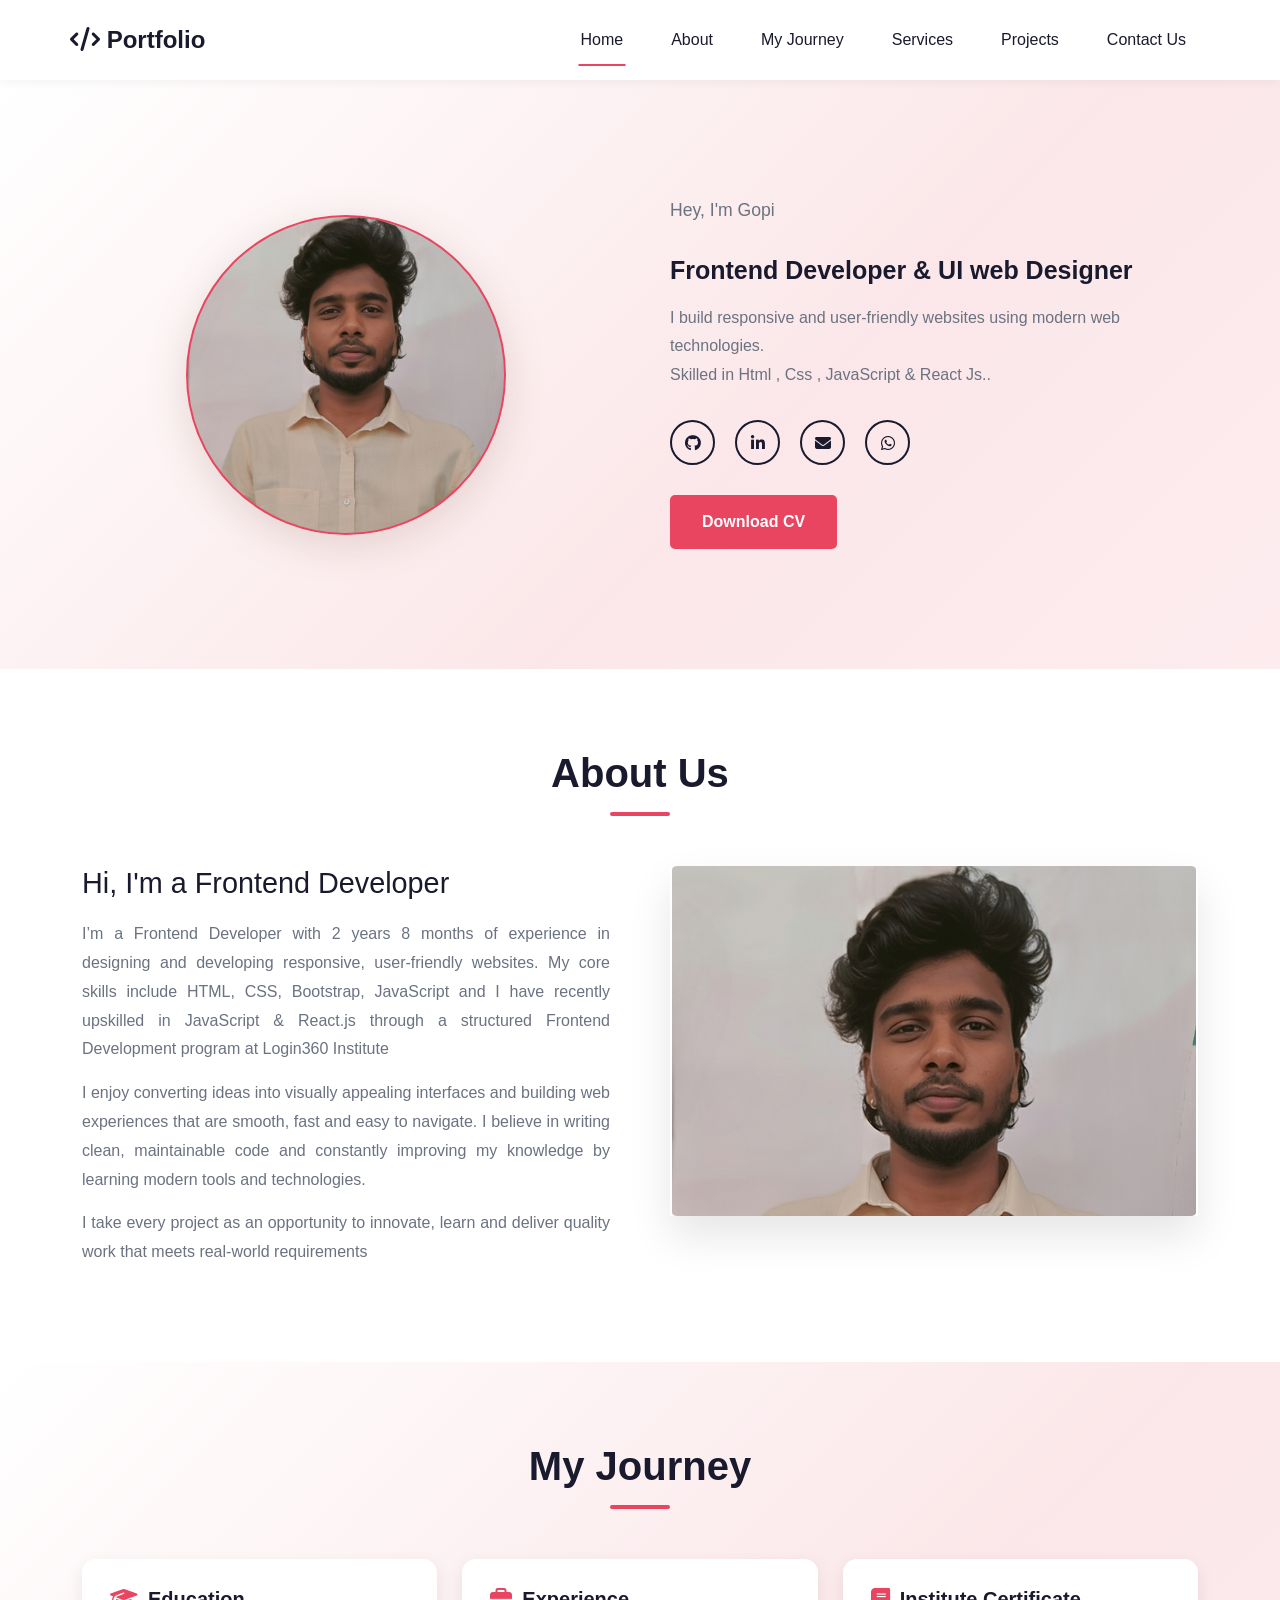
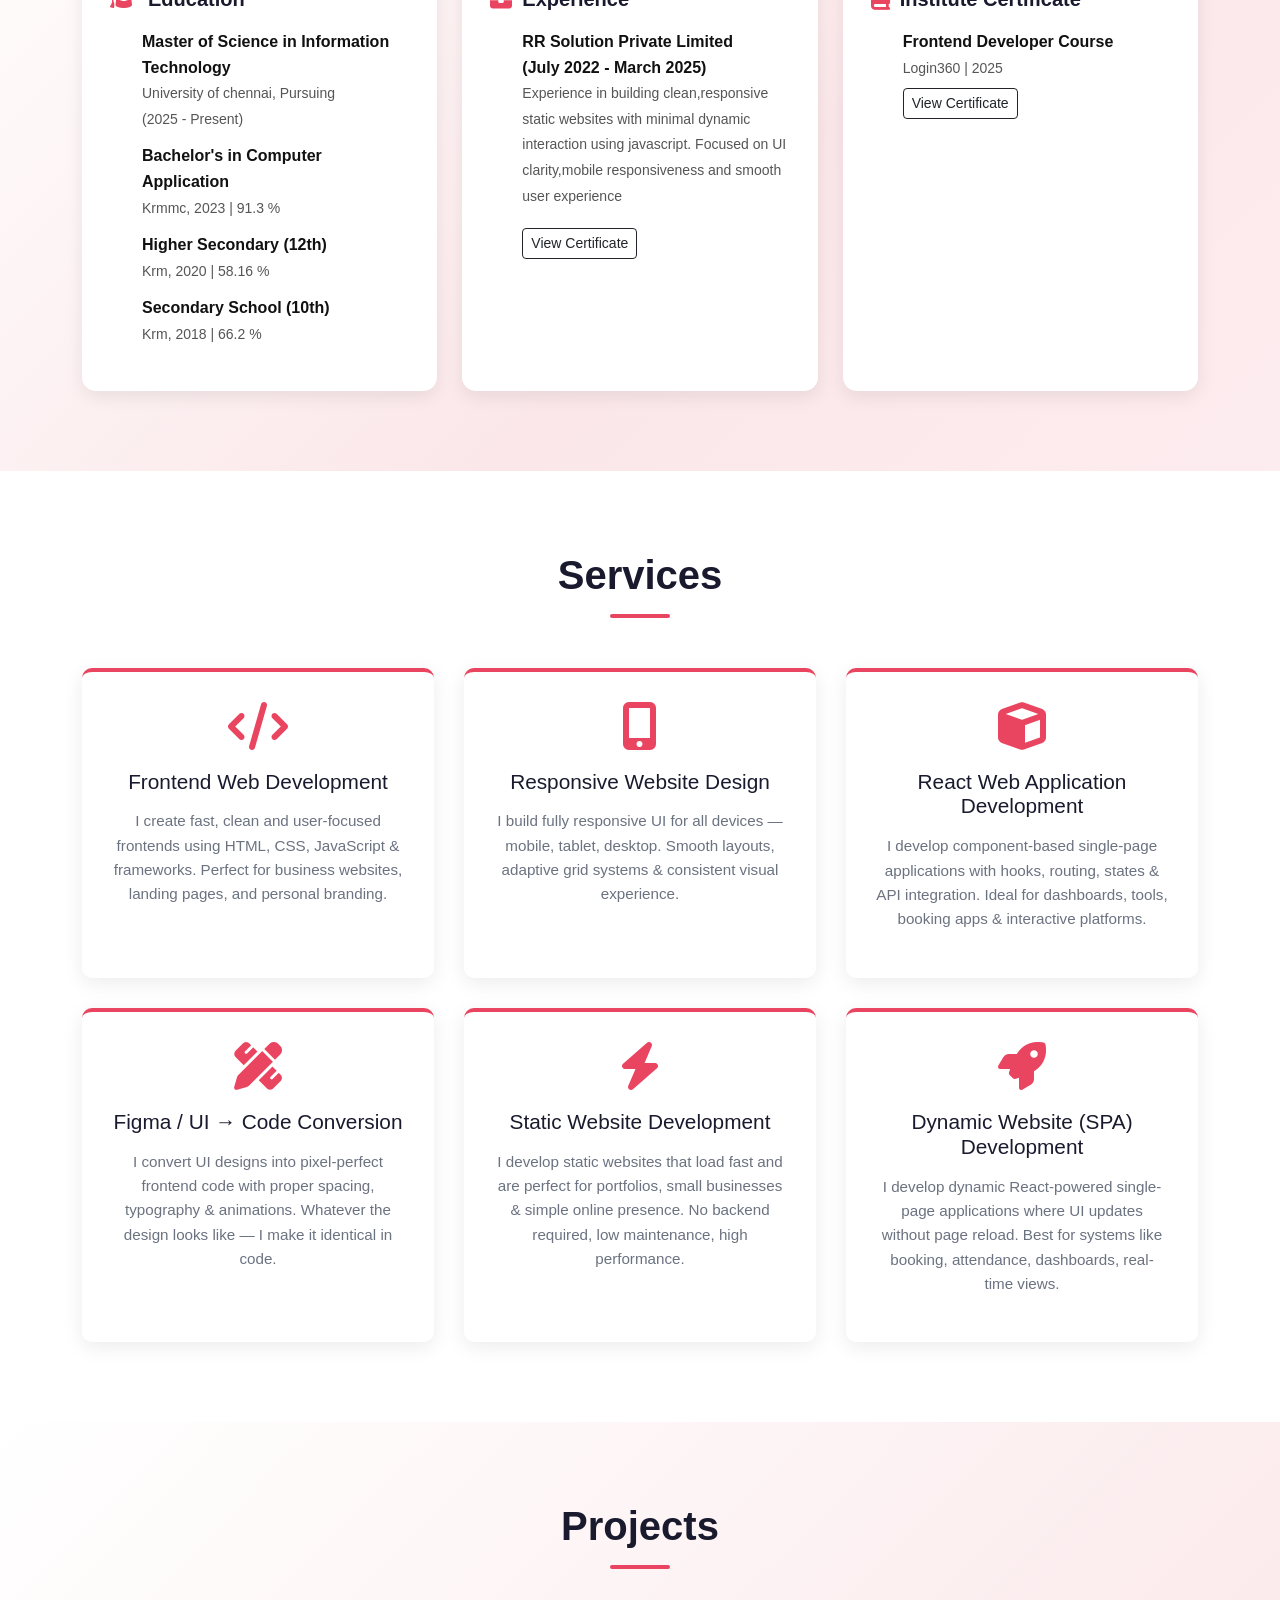
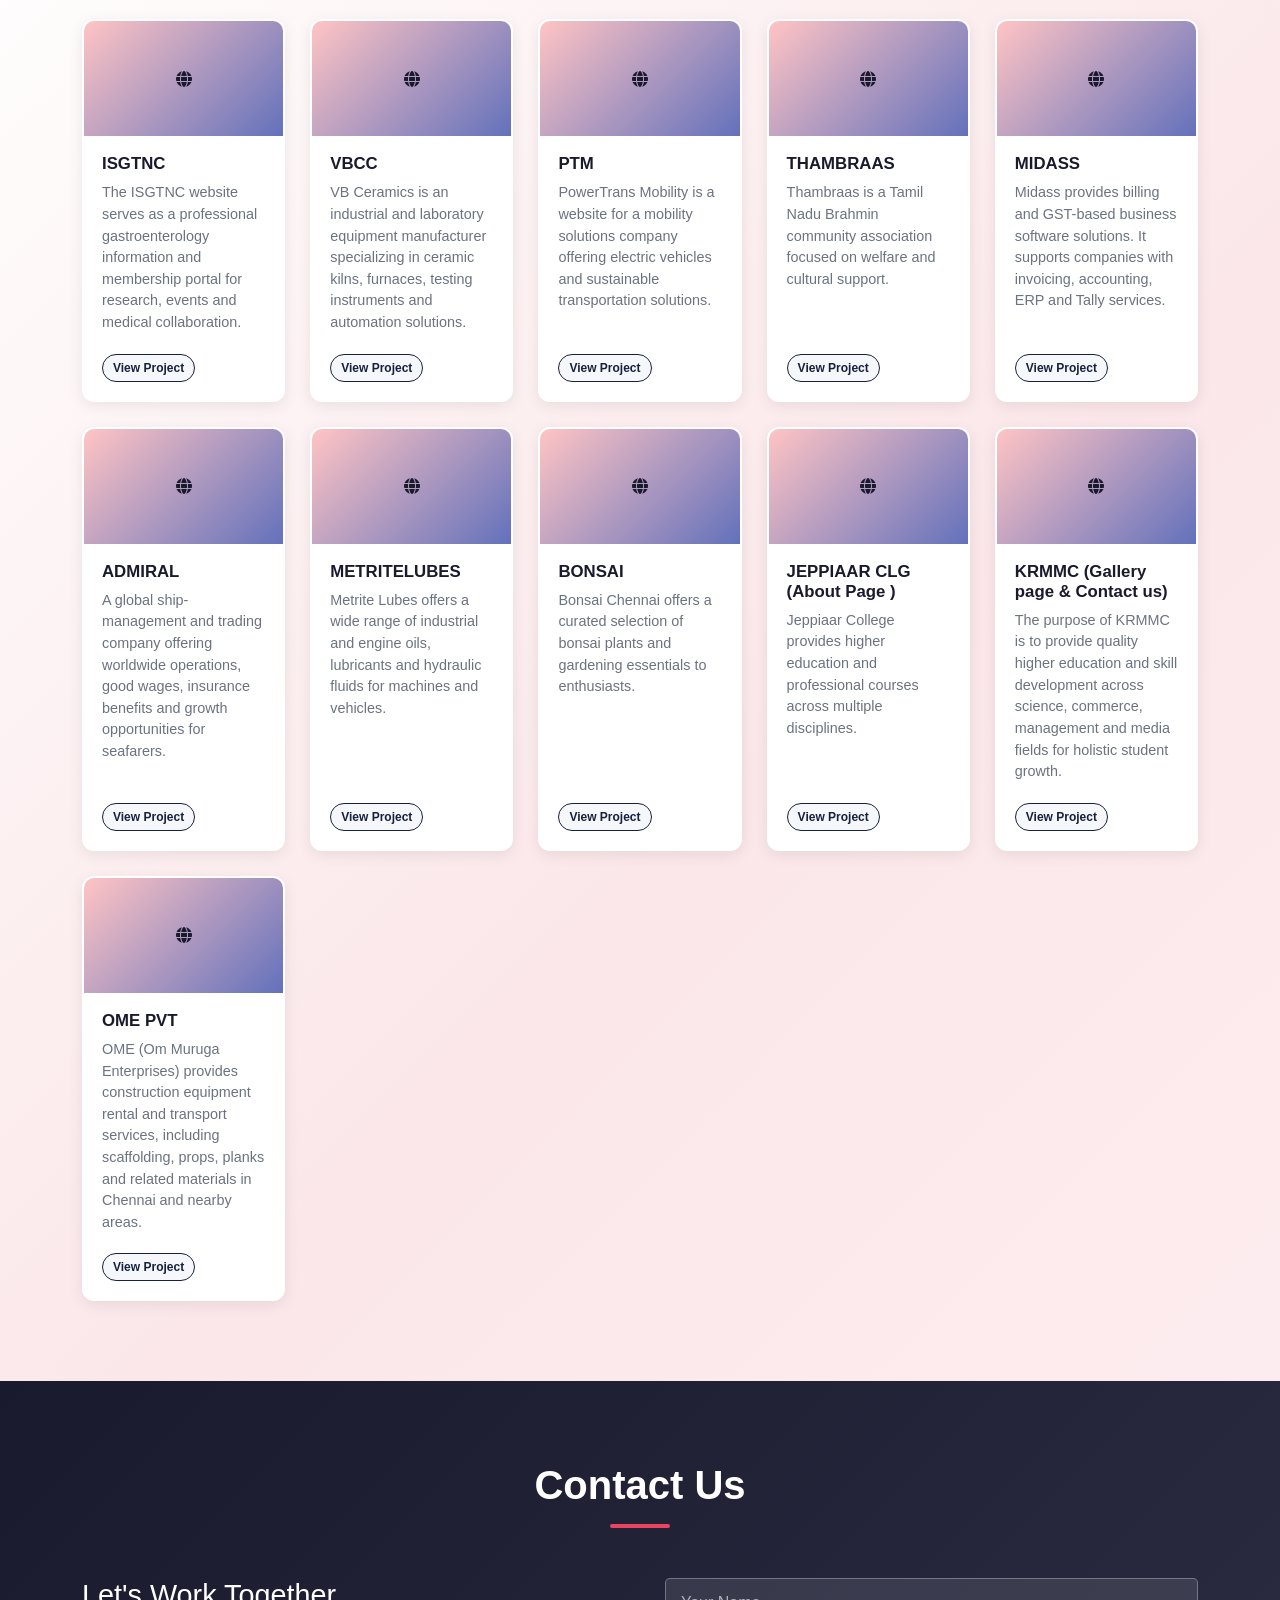
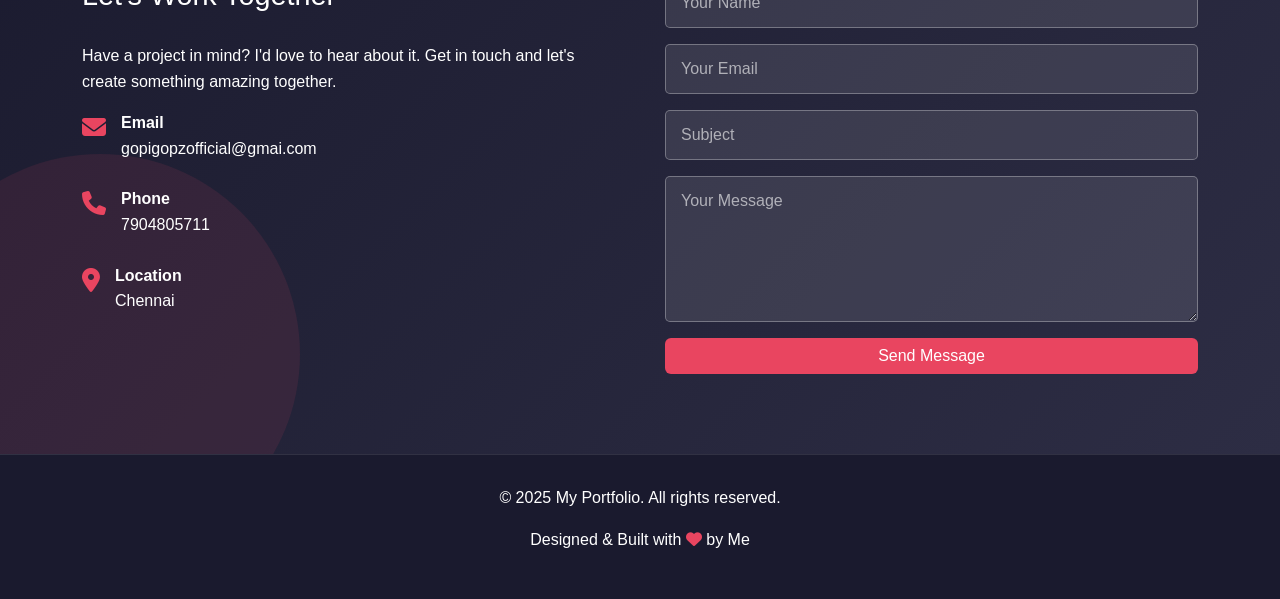
==== index.html @ 0fa03732 "Renamed portfolio.html to index.html" ====
<!DOCTYPE html>
<html lang="en">
<head>
 <meta charset="UTF-8">
 <meta name="viewport" content="width=device-width, initial-scale=1.0">
 <title>Portfolio</title>
 <link href="https://cdn.jsdelivr.net/npm/bootstrap@5.3.0/dist/css/bootstrap.min.css" rel="stylesheet">
 <link rel="stylesheet" href="https://cdnjs.cloudflare.com/ajax/libs/font-awesome/6.4.0/css/all.min.css">
 <link rel="stylesheet" href="style.css">
</head>
<body>



 <!-- HEADER/NAVIGATION -->
 <header>
 <nav class="navbar navbar-expand-lg navbar-light container">
 <a class="navbar-brand" href="#home">
 <i class="fas fa-code"></i> Portfolio
 </a>
 <button class="navbar-toggler" type="button" data-bs-toggle="collapse" data-bs-target="#navbarNav" aria-controls="navbarNav" aria-expanded="false" aria-label="Toggle navigation">
 <span class="navbar-toggler-icon"></span>
 </button>
 <div class="collapse navbar-collapse" id="navbarNav">
 <ul class="navbar-nav ms-auto">
 <li class="nav-item">
 <a class="nav-link active" href="#home">Home</a>
 </li>
 <li class="nav-item">
 <a class="nav-link" href="#about">About</a>
 </li>
 <li class="nav-item">
 <a class="nav-link" href="#timeline">My Journey</a>
 </li>
 <li class="nav-item">
 <a class="nav-link" href="#services">Services</a>
 </li>
 <li class="nav-item">
 <a class="nav-link" href="#projects">Projects</a>
 </li>
 <li class="nav-item">
 <a class="nav-link " href="#contact">Contact Us</a>
 </li>
 </ul>
 </div>
 </nav>
 </header>

 <!-- HERO SECTION -->
 <section id="home" class="hero">
 <div class="container">
 <div class="hero-container">
 <!-- Profile image with circular design -->
 <div class="hero-image">
 <div class="image-wrapper">
 <img src="img/33315.jpg" />
 </div>
 </div>

 <!-- Hero content with typing animation -->
 <div class="hero-content">
 <h1 >Hey, I'm Gopi</h1>
 <h2><span class="typing-text">Frontend Developer & UI web Designer</span></h2>
 <p style="margin-top: -25px;">
 I build responsive and user-friendly websites using modern web technologies.
 <br>
 Skilled in Html , Css , JavaScript & React Js..
 </p>
 
 <div class="social-icons">
 <a href="https://github.com/GKSGOPI" title="GitHub" target="_blank"><i class="fab fa-github"></i></a>
 <a href="https://www.linkedin.com/in/gopi-s-b72218247/" title="LinkedIn" target="_blank"><i class="fab fa-linkedin-in"></i></a>
 <a href="mailto:gopigopzofficial@gmail.com" title="email" target="_blank"><i class="fa-solid fa-envelope"></i></a>
 <a href="https://wa.me/7904805711" target="_blank" title="WhatsApp">
 <i class="fa-brands fa-whatsapp"></i>
</a>

 </div>

 <a href="img/resume.pdf" target="_blank" download="resume.pdf" class="btn-cv" >Download CV</a>
 </div>
 </div>
 </div>
 </section>

 <!-- ABOUT SECTION -->
 <section id="about">
 <div class="container">
 <h2 class="section-title scroll-animate">About Us</h2>
 <div class="about-wrapper scroll-animate">
 <div class="about-text">
 <h3>Hi, I'm a Frontend Developer</h3>
 <p>
 I’m a Frontend Developer with 2 years 8 months of experience in designing and developing responsive, user-friendly websites. My core skills include HTML, CSS, Bootstrap, JavaScript and I have recently upskilled in JavaScript & React.js through a structured Frontend Development program at Login360 Institute
 </p>
 <p>
 I enjoy converting ideas into visually appealing interfaces and building web experiences that are smooth, fast and easy to navigate. I believe in writing clean, maintainable code and constantly improving my knowledge by learning modern tools and technologies.
 </p>


 <p>
 I take every project as an opportunity to innovate, learn and deliver quality work that meets real-world requirements
 </p>

 
 
 </div>
 <div class="about-image">
 <img src="img/33315_cropped.jpg" style="border-radius: 1%;">
 </div>
 </div>
 </div>
 </section>



 <section id="timeline">
 <div class="container">
 <h2 class="section-title">My Journey</h2>

 <div class="timeline-grid">

 <!-- Education -->
 <div class="timeline-card">
 <h3><i class="fas fa-graduation-cap"></i>Education</h3>
 <ul>
 <li><strong>Master of Science in Information Technology</strong> <br><small>University of chennai, Pursuing <br>(2025 - Present)</small></li>
 <li><strong>Bachelor's in Computer Application</strong> <br><small>Krmmc, 2023 | 91.3 %</small></li>
 <li><strong>Higher Secondary (12th)</strong> <br><small>Krm, 2020 | 58.16 % </small></li>
 <li><strong>Secondary School (10th) </strong> <br><small>Krm, 2018 | 66.2 %</small></li>
 </ul>
 </div>

 <!-- Experience -->
 <div class="timeline-card" >
 <h3><i class="fas fa-briefcase"></i>Experience</h3>
 <ul>
 <li><strong>RR Solution Private Limited <br>(July 2022 - March 2025)</strong><br>
 <small >Experience in building clean,responsive static websites with minimal dynamic interaction using javascript.
 Focused on UI clarity,mobile responsiveness and smooth user experience</small>
 </li> 
 <a href="img/exp_rel_merged.pdf" target="_blank"> <button class="btn btn-outline-dark btn-sm mt-2">View Certificate</button></a>

 </ul>
 
 </div>

 <!-- Certificates
 <div class="timeline-card">
 <h3><i class="fas fa-award"></i>Experience Certificates</h3>
 <ul>
 <li><strong>Frontend Developer</strong><br>
 <small>RR Solution PVT (2020-2023)</small><br>
 <button class="btn btn-outline-dark btn-sm mt-2">View Certificate</button>
 </li>
 </ul>
 </div>-->

 <!-- Institute Certificates -->
 <div class="timeline-card">
 <h3><i class="fas fa-book"></i>Institute Certificate</h3>
 <ul>
 <li><strong>Frontend Developer Course</strong><br>
 <small>Login360 | 2025</small><br>
 <a href="#" target="_blank"> <button class="btn btn-outline-dark btn-sm mt-2">View Certificate</button></a>
 </li>
 </ul>
 </div>

 </div>
 </div>
</section>


 <!-- SERVICES SECTION -->
 <section id="services">
 <div class="container">
 <h2 class="section-title scroll-animate">Services</h2>
 <!-- Updated to 6 service cards with detailed descriptions -->
 <div class="services-grid">
 <div class="service-card scroll-animate">
 <i class="fas fa-code"></i>
 <h3>Frontend Web Development</h3>
 <p>I create fast, clean and user-focused frontends using HTML, CSS, JavaScript & frameworks. Perfect for business websites, landing pages, and personal branding.</p>
 </div>
 <div class="service-card scroll-animate" style="animation-delay: 0.1s;">
 <i class="fas fa-mobile-alt"></i>
 <h3>Responsive Website Design</h3>
 <p>I build fully responsive UI for all devices — mobile, tablet, desktop. Smooth layouts, adaptive grid systems & consistent visual experience.</p>
 </div>
 <div class="service-card scroll-animate" style="animation-delay: 0.2s;">
 <i class="fas fa-cube"></i>
 <h3>React Web Application Development</h3>
 <p>I develop component-based single-page applications with hooks, routing, states & API integration. Ideal for dashboards, tools, booking apps & interactive platforms.</p>
 </div>
 <div class="service-card scroll-animate" style="animation-delay: 0.3s;">
 <i class="fas fa-pencil-ruler"></i>
 <h3>Figma / UI → Code Conversion</h3>
 <p>I convert UI designs into pixel-perfect frontend code with proper spacing, typography & animations. Whatever the design looks like — I make it identical in code.</p>
 </div>
 <div class="service-card scroll-animate" style="animation-delay: 0.4s;">
 <i class="fas fa-bolt"></i>
 <h3>Static Website Development</h3>
 <p>I develop static websites that load fast and are perfect for portfolios, small businesses & simple online presence. No backend required, low maintenance, high performance.</p>
 </div>
 <div class="service-card scroll-animate" style="animation-delay: 0.5s;">
 <i class="fas fa-rocket"></i>
 <h3>Dynamic Website (SPA) Development</h3>
 <p>I develop dynamic React-powered single-page applications where UI updates without page reload. Best for systems like booking, attendance, dashboards, real-time views.</p>
 </div>
 </div>
 </div>
 </section>

 <!-- PROJECTS SECTION -->
 <section id="projects">
 <div class="container">
 <h2 class="section-title scroll-animate">Projects</h2>
 <!-- Smaller cards in 4-column grid layout -->
 <div class="projects-grid">
 <div class="project-card scroll-animate">
 <div class="project-image">
 <i class="fas fa-globe"></i>
 </div>
 <div class="project-info">
 <h3>ISGTNC</h3>
 <p >The ISGTNC website serves as a professional gastroenterology information and membership portal for research, events and medical collaboration.</p>
 <div class="project-tags">
 <a href="http://isgtnc.org/" target="_blank"> <button class="btn btn-outline-dark btn-sm mt-2 tag">View Project</button></a>
 </div>
 </div>
 </div>

 <div class="project-card scroll-animate" style="animation-delay: 0.05s;">
 <div class="project-image">
 <i class="fas fa-globe"></i>
 </div>
 <div class="project-info">
 <h3>VBCC</h3>
 <p>VB Ceramics is an industrial and laboratory equipment manufacturer specializing in ceramic kilns, furnaces, testing instruments and automation solutions.</p>
 <div class="project-tags" >
<a href="http://vbceramics.com/" target="_blank"> <button class="btn btn-outline-dark btn-sm mt-2 tag">View Project</button></a>
 </div>
 </div>
 </div>

 <div class="project-card scroll-animate" style="animation-delay: 0.1s;">
 <div class="project-image">
 <i class="fas fa-globe"></i>
 </div>
 <div class="project-info">
 <h3>PTM</h3>
 <p>PowerTrans Mobility is a website for a mobility solutions company offering electric vehicles and sustainable transportation solutions.</p>
 <div class="project-tags">
<a href="http://powertransmobility.com/" target="_blank"> <button class="btn btn-outline-dark btn-sm mt-2 tag">View Project</button></a>
 </div>
 </div>
 </div>

 <div class="project-card scroll-animate" style="animation-delay: 0.15s;">
 <div class="project-image">
<i class="fas fa-globe"></i>
 </div>
 <div class="project-info">
 <h3>THAMBRAAS</h3>
 <p>Thambraas is a Tamil Nadu Brahmin community association focused on welfare and cultural support.</p>
 <div class="project-tags">
<a href="http://thambraas.org/" target="_blank"> <button class="btn btn-outline-dark btn-sm mt-2 tag">View Project</button></a>
 </div>
 </div>
 </div>

 <div class="project-card scroll-animate" style="animation-delay: 0.2s;">
 <div class="project-image">
 <i class="fas fa-globe"></i>
 </div>
 <div class="project-info">
 <h3>MIDASS</h3>
 <p>Midass provides billing and GST-based business software solutions.
It supports companies with invoicing, accounting, ERP and Tally services.
 </p>
 <div class="project-tags" >
<a href="https://midass.co.in/" target="_blank"> <button class="btn btn-outline-dark btn-sm mt-2 tag">View Project</button></a>
 </div>
 </div>
 </div>

 <div class="project-card scroll-animate" style="animation-delay: 0.25s;">
 <div class="project-image">
 <i class="fas fa-globe"></i>
 </div>
 <div class="project-info">
 <h3>ADMIRAL</h3>
 <p>A global ship-management and trading company offering worldwide operations, good wages, insurance benefits and growth opportunities for seafarers.</p>
 <div class="project-tags" >
<a href="https://bonsaichennai.com/admiral/" target="_blank"> <button class="btn btn-outline-dark btn-sm mt-2 tag">View Project</button></a>
 </div>
 </div>
 </div>

 <div class="project-card scroll-animate" style="animation-delay: 0.3s;">
 <div class="project-image">
 <i class="fas fa-globe"></i>
 </div>
 <div class="project-info">
 <h3>METRITELUBES</h3>
 <p>Metrite Lubes offers a wide range of industrial and engine oils, lubricants and hydraulic fluids for machines and vehicles.</p>
 <div class="project-tags ">
    <a href="http://metritelubes.com/" target="_blank"> <button class="btn btn-outline-dark btn-sm mt-2 tag ">View Project</button></a>
 </div>
 </div>
 </div>

 <div class="project-card scroll-animate" style="animation-delay: 0.35s;">
 <div class="project-image">
 <i class="fas fa-globe"></i>
 </div>
 <div class="project-info">
 <h3>BONSAI</h3>
 <p>Bonsai Chennai offers a curated selection of bonsai plants and gardening essentials to enthusiasts.</p>
 <div class="project-tags">
  <a href="https://bonsaichennai.com/" target="_blank"> <button class="btn btn-outline-dark btn-sm mt-2 tag">View Project</button></a>
 </div>
 </div>
 </div>



 <div class="project-card scroll-animate" style="animation-delay: 0.3s;">
 <div class="project-image">
 <i class="fas fa-globe"></i>
 </div>
 <div class="project-info">
 <h3>JEPPIAAR CLG (About Page )</h3>
 <p>Jeppiaar College provides higher education and professional courses across multiple disciplines.</p>
 <div class="project-tags">
    <a href="https://jeppiaarcollege.org/jeppiaar/about-us/" target="_blank"> <button class="btn btn-outline-dark btn-sm mt-2 tag">View Project</button></a>
 </div>
 </div>
 </div>



 <div class="project-card scroll-animate" style="animation-delay: 0.3s;">
 <div class="project-image">
 <i class="fas fa-globe"></i>
 </div>
 <div class="project-info">
 <h3>KRMMC (Gallery page & Contact us) </h3>
 <p>The purpose of KRMMC is to provide quality higher education and skill development across science, commerce, management and media fields for holistic student growth.</p>
 <div class="project-tags">
    <a href="https://krmmc.edu.in/" target="_blank"> <button class="btn btn-outline-dark btn-sm mt-2 tag">View Project</button></a>
 </div>
 </div>
 </div>


 <div class="project-card scroll-animate" style="animation-delay: 0.3s;">
 <div class="project-image">
 <i class="fas fa-globe"></i>
 </div>
 <div class="project-info" >
 <h3>OME PVT</h3>
 <p>OME (Om Muruga Enterprises) provides construction equipment rental and transport services, including scaffolding, props, planks and related materials in Chennai and nearby areas. </p>
 <div class="project-tags">
    <a href="https://www.ome.co.in/" target="_blank"> <button class="btn btn-outline-dark btn-sm mt-2 tag">View Project</button></a>
 </div>
 </div>
 </div>

 </div>
 </div>
 </section>

 <!-- CONTACT SECTION -->
 <section id="contact">
 <div class="container">
 <h2 class="section-title scroll-animate" style="color: white;">Contact Us</h2>
 <div class="contact-content">
 <div class="contact-info scroll-animate">
 <h3>Let's Work Together</h3>
 <p>Have a project in mind? I'd love to hear about it. Get in touch and let's create something amazing together.</p>

 <div class="contact-item">
 <i class="fas fa-envelope"></i>
 <div>
 <p><strong>Email</strong></p>
 <p>gopigopzofficial@gmai.com</p>
 </div>
 </div>

 <div class="contact-item">
 <i class="fas fa-phone"></i>
 <div>
 <p><strong>Phone</strong></p>
 <p>7904805711</p>
 </div>
 </div>

 <div class="contact-item">
 <i class="fas fa-map-marker-alt"></i>
 <div>
 <p><strong>Location</strong></p>
 <p>Chennai</p>
 </div>
 </div>

 
 </div>

 <form action="https://api.web3forms.com/submit" method="POST" class="scroll-animate" id="contactForm" style="animation-delay: 0.1s;">

 <input type="hidden" name="_subject" value="New Portfolio Contact Message!">
 <input type="hidden" name="_captcha" value="false">
 <input type="hidden" name="_template" value="table">

 <input type="hidden" name="access_key" value="a2cf7afd-b2c8-45c1-ac2b-8d085aedeece">


 <div class="mb-3">
 
 <input type="text" name="name" class="form-control" placeholder="Your Name" required>
 </div>

 <div class="mb-3">
 <input type="email" name="email" class="form-control" placeholder="Your Email" required>
 </div>

 <div class="mb-3">
 <input type="text" name="subject" class="form-control" placeholder="Subject" required>
 </div>

 <div class="mb-3">
 <textarea name="message" rows="5" class="form-control" placeholder="Your Message" required></textarea>
 </div>

 <button type="submit" class="btn btn-primary w-100"
 style="background: var(--accent-bright); border: none;">
 Send Message
 </button>

</form>


 </div>
 </div>
 </section>

 <!-- FOOTER -->
 <footer>
 <div class="container">
 <p>&copy; 2025 My Portfolio. All rights reserved.</p>
 <p>Designed & Built with <i class="fas fa-heart" style="color: var(--accent-bright);"></i> by Me</p>
 </div>
 </footer>

 <!-- Scripts -->
 <script src="https://cdn.jsdelivr.net/npm/bootstrap@5.3.0/dist/js/bootstrap.bundle.min.js"></script>
 <script>
 // Smooth scrolling for navigation links
 document.querySelectorAll('a[href^="#"]').forEach(anchor => {
 anchor.addEventListener('click', function (e) {
 e.preventDefault();
 const target = document.querySelector(this.getAttribute('href'));
 if (target) {
 target.scrollIntoView({
 behavior: 'smooth',
 block: 'start'
 });
 }
 });
 });

 // Active navigation link highlight
 window.addEventListener('scroll', () => {
 let current = '';
 const sections = document.querySelectorAll('section');
 
 sections.forEach(section => {
 const sectionTop = section.offsetTop;
 const sectionHeight = section.clientHeight;
 if (scrollY >= sectionTop - 200) {
 current = section.getAttribute('id');
 }
 });

 document.querySelectorAll('.nav-link').forEach(link => {
 link.classList.remove('active');
 if (link.getAttribute('href').slice(1) === current) {
 link.classList.add('active');
 }
 });
 });

 // Scroll animation - trigger when elements come into view
 const observerOptions = {
 threshold: 0.1,
 rootMargin: '0px 0px -100px 0px'
 };

 const observer = new IntersectionObserver(function(entries) {
 entries.forEach(entry => {
 if (entry.isIntersecting) {
 entry.target.classList.add('visible');
 }
 });
 }, observerOptions);

 document.querySelectorAll('.scroll-animate').forEach(element => {
 observer.observe(element);
 });

 // Form submission
 document.querySelector('form').addEventListener('submit', function(e) {
 e.preventDefault();
 alert('Thank you for your message! I will get back to you soon.');
 this.reset();
 });

 // Mobile menu close on link click
 document.querySelectorAll('.nav-link').forEach(link => {
 link.addEventListener('click', () => {
 const navbar = document.querySelector('.navbar-collapse');
 if (navbar.classList.contains('show')) {
 document.querySelector('.navbar-toggler').click();
 }
 });
 });
 </script>
</body>
</html>
---- style.css ----
* {
 margin: 0;
 padding: 0;
 box-sizing: border-box;
 }

 :root {
 /* Updated to modern professional gradient color scheme */
 --primary: #1a1a2e;
 --secondary: #ffffff;
 --accent: #16213e;
 --accent-bright: #e94560;
 --light: #f5f7fa;
 --text: #1a1a2e;
 --text-light: #6b7280;
 }

 body {
 font-family: 'Segoe UI', Tahoma, Geneva, Verdana, sans-serif;
 color: var(--text);
 background: linear-gradient(135deg, #f5f7fa 0%, #e8eef5 100%);
 line-height: 1.6;
 }

.btn-top{

    margin-top:50%;
}

 /* ===== ANIMATIONS ===== */
 @keyframes fadeInUp {
 from {
 opacity: 0;
 transform: translateY(30px);
 }
 to {
 opacity: 1;
 transform: translateY(0);
 }
 }

 @keyframes slideInLeft {
 from {
 opacity: 0;
 transform: translateX(-50px);
 }
 to {
 opacity: 1;
 transform: translateX(0);
 }
 }

 @keyframes slideInRight {
 from {
 opacity: 0;
 transform: translateX(50px);
 }
 to {
 opacity: 1;
 transform: translateX(0);
 }
 }

 @keyframes float {
 0%, 100% {
 transform: translateY(0px);
 }
 50% {
 transform: translateY(-10px);
 }
 }

 @keyframes typing {
 from {
 width: 0;
 opacity: 1;
 }
 to {
 width: 100%;
 opacity: 1;
 }
 }

 @keyframes blink {
 0%, 100% {
 border-right: 3px solid var(--text);
 }
 50% {
 border-right: 3px solid transparent;
 }
 }

 /* Added typing animation styling */
 .typing-text {
 display: inline-block;
 
 white-space: nowrap;
 overflow: hidden;
 animation: typing 3s steps(30, end) forwards;
 font-size:25px;
 }

 .fade-in {
 animation: fadeInUp 0.8s ease-out forwards;
 }

 .slide-left {
 animation: slideInLeft 0.8s ease-out forwards;
 }

 .slide-right {
 animation: slideInRight 0.8s ease-out forwards;
 }

 /* ===== HEADER/NAVIGATION ===== */
 header {
 background: white;
 box-shadow: 0 2px 10px rgba(0, 0, 0, 0.05);
 position: sticky;
 top: 0;
 z-index: 1000;
 }

 .navbar {
 padding: 1rem 0;
 }

 .navbar-brand {
 font-size: 1.5rem;
 font-weight: 700;
 color: var(--primary) !important;
 transition: all 0.3s ease;
 }

 .navbar-brand:hover {
 color: var(--accent-bright) !important;
 }

 .nav-link {
 color: var(--text) !important;
 font-weight: 500;
 margin: 0 1rem;
 position: relative;
 transition: all 0.3s ease;
 }

 .nav-link::after {
 content: '';
 position: absolute;
 bottom: -5px;
 left: 50%;
 width: 0;
 height: 2px;
 background: var(--accent-bright);
 transition: all 0.3s ease;
 transform: translateX(-50%);
 }

 .nav-link:hover::after,
 .nav-link.active::after {
 width: 80%;
 }

 .btn-contact {
 background: var(--accent-bright);
 color: white !important;
 border: 2px solid var(--accent-bright);
 padding: 8px 25px;
 border-radius: 25px;
 font-weight: 600;
 transition: all 0.3s ease;
 }

 .btn-contact:hover {
 background: transparent;
 color: var(--accent-bright) !important;
 }

 /* ===== HERO SECTION ===== */
 .hero {
 background: linear-gradient(135deg, #f9f9f9 0%, #ffffff 100%);
 padding: 120px 0;
 position: relative;
 overflow: hidden;
 }

 .hero {
    background: linear-gradient(135deg, #ffffff 0%, #fbe7e9 60%, #fdecef 100%);
}

 .hero-container {
 display: grid;
 grid-template-columns: 1fr 1fr;
 gap: 60px;
 align-items: center;
 }

 .hero-image {
 position: relative;
 display: flex;
 justify-content: center;
 align-items: center;
 }

 .image-wrapper {
 width: 320px;
 height: 320px;
 border-radius: 50%;
 border: 2px solid var(--accent-bright);
 background: linear-gradient(135deg, var(--accent-bright) 0%, #9b8b7e 100%);
 display: flex;
 align-items: center;
 justify-content: center;
 overflow: hidden;
 box-shadow: 0 10px 40px rgba(124, 95, 77, 0.2);
 animation: slideInLeft 0.8s ease-out;
 }

 .image-wrapper img {
 width: 100%;
 height: 100%;
 object-fit: cover;
 }

 .image-wrapper i {
 font-size: 6rem;
 color: white;
 }

 .hero-content {
 animation: slideInRight 0.8s ease-out;
 }

 .hero-content h1 {
 font-size: 1.1rem;
 font-weight: 400;
 color: var(--text-light);
 margin-bottom: 10px;
 }

 .hero-content h2 {
 font-size: 3.5rem;
 font-weight: 800;
 line-height: 1.2;
 margin-bottom: 30px;
 color: var(--text);
 }

 .hero-content p {
 font-size: 1rem;
 color: var(--text-light);
 margin-bottom: 30px;
 line-height: 1.8;
 }

 .social-icons {
 display: flex;
 gap: 20px;
 margin-bottom: 30px;
 align-items: center;
 }

 .social-icons a {
 width: 45px;
 height: 45px;
 border: 2px solid var(--text);
 border-radius: 50%;
 display: flex;
 align-items: center;
 justify-content: center;
 color: var(--text);
 transition: all 0.3s ease;
 text-decoration: none;
 }

 .social-icons a:hover {
 background: var(--accent-bright);
 border-color: var(--accent-bright);
 color: white;
 transform: translateY(-5px);
 }

 .btn-cv {
 display: inline-block;
 background: var(--accent-bright);
 color: white;
 padding: 12px 30px;
 border-radius: 5px;
 font-weight: 600;
 transition: all 0.3s ease;
 text-decoration: none;
 border: 2px solid var(--accent-bright);
 }

 .btn-cv:hover {
 background: transparent;
 color: var(--accent-bright);
 }

 /* ===== SECTION STYLES ===== */
 section {
 padding: 80px 0;
 }

 .section-title {
 font-size: 2.5rem;
 font-weight: 700;
 margin-bottom: 50px;
 text-align: center;
 color: var(--primary);
 position: relative;
 }

 .section-title::after {
 content: '';
 display: block;
 width: 60px;
 height: 4px;
 background: var(--accent-bright);
 margin: 15px auto 0;
 border-radius: 2px;
 }

 /* ===== ABOUT SECTION ===== */
 #about {
 background: white;
 }

 .about-wrapper {
 display: grid;
 grid-template-columns: 1fr 1fr;
 gap: 60px;
 align-items: start;
 }

 .about-text h3 {
 font-size: 1.8rem;
 margin-bottom: 20px;
 color: var(--primary);
 }

 .about-text p {
 color: var(--text-light);
 margin-bottom: 15px;
 line-height: 1.8;
 text-align: justify;
 }

 /* Added education and experience sections */
 .education-experience-wrapper {
 display: grid;
 grid-template-columns: 1fr 1fr;
 gap: 20px;
 margin-top: 30px;
 }

 .education-list,
 .experience-list {
 background: var(--light);
 padding: 20px;
 border-radius: 10px;
 }

 .education-list h4,
 .experience-list h4 {
 color: var(--accent-bright);
 font-weight: 600;
 margin-bottom: 15px;
 font-size: 1.1rem;
 }

 .education-item,
 .experience-item {
 padding: 12px 0;
 border-bottom: 1px solid #e5e7eb;
 display: flex;
 align-items: flex-start;
 gap: 12px;
 }

 .education-item:last-child,
 .experience-item:last-child {
 border-bottom: none;
 }

 .education-item i,
 .experience-item i {
 color: var(--accent-bright);
 margin-top: 3px;
 }

 .education-item strong,
 .experience-item strong {
 color: var(--text);
 }

 .education-item small,
 .experience-item small {
 color: var(--text-light);
 }

 .about-image {
 position: relative;
 height: 350px;
 overflow: hidden;
 display: flex;
 align-items: center;
 justify-content: center;
 color: white;
 font-size: 5rem;
 box-shadow: 0 20px 40px rgba(0, 0, 0, 0.1);
 }

 /* ===== SERVICES SECTION ===== */
 #services {
 background: white;
 }

 /* Updated to 3-column layout to display 6 service cards */
 .services-grid {
 display: grid;
 grid-template-columns: repeat(auto-fit, minmax(300px, 1fr));
 gap: 30px;
 margin-top: 50px;
 max-width: 1200px;
 margin-left: auto;
 margin-right: auto;
 }

 .service-card {
 background: white;
 padding: 30px;
 border-radius: 10px;
 text-align: center;
 transition: all 0.3s ease;
 box-shadow: 0 5px 20px rgba(0, 0, 0, 0.08);
 border-top: 4px solid var(--accent-bright);
 }

 .service-card:hover {
 transform: translateY(-10px);
 box-shadow: 0 15px 40px rgba(0, 0, 0, 0.15);
 }

 .service-card i {
 font-size: 3rem;
 color: var(--accent-bright);
 margin-bottom: 20px;
 }

 .service-card h3 {
 font-size: 1.3rem;
 margin-bottom: 15px;
 color: var(--primary);
 }

 .service-card p {
 color: var(--text-light);
 font-size: 0.95rem;
 line-height: 1.6;
 }
 /* =============== JOURNEY (New Redesign) =============== */
#timeline{
 background: linear-gradient(135deg, #ffffff 0%, #fbe7e9 60%, #fdecef 100%);
 padding: 80px 0;
}

.timeline-grid{
 display: grid;
 grid-template-columns: repeat(auto-fit,minmax(300px,1fr));
 gap: 25px;
 width: 100%;
 max-width: 1200px;
 margin:auto;
}

.timeline-card{
 background:#fff;
 border-radius:14px;
 padding:28px;
 min-height:260px; /* Equal Height */
 box-shadow:0 6px 18px rgba(0,0,0,0.08);
 transition:.3s;
}

.timeline-card:hover{
 transform:translateY(-8px);
 box-shadow:0 12px 30px rgba(0,0,0,0.15);
}

.timeline-card h3{
 font-size:20px;
 margin-bottom:18px;
 font-weight:700;
 display:flex;
 gap:10px;
 align-items:center;
}

.timeline-card i{
 font-size:22px;
 color:#e94560;
}

.timeline-card ul li{
 margin-bottom:12px;
 list-style:none;
}

.timeline-card strong{ color:#111; }
.timeline-card small{ color:#555; }


/* MOBILE Responsive */
@media(max-width:600px){
 .timeline-card{
 min-height:auto;
 padding:22px;
 }
 .timeline-card h3{ font-size:18px; }
}


 /* ===== PROJECTS SECTION ===== */
 #projects {
 background: linear-gradient(135deg, #ffffff 0%, #fbe7e9 60%, #fdecef 100%);
 }

 /* Changed to smaller cards - 4 columns */
 .projects-grid {
 display: grid;
 grid-template-columns: repeat(auto-fill, minmax(200px, 1fr));
 gap: 25px;
align-items: stretch;
 }

 .project-card {
 background: var(--secondary);
 border-radius: 12px;
 overflow: hidden;
 box-shadow: 0 4px 15px rgba(0, 0, 0, 0.08);
 transition: all 0.4s cubic-bezier(0.25, 0.46, 0.45, 0.94);
 border: 2px solid transparent;
 display: flex;
 flex-direction: column;
 height: 100%;
 }
 .project-info

 .project-card:hover {
 transform: translateY(-8px);
 box-shadow: 0 15px 40px rgba(233, 69, 96, 0.2);
 border-color: var(--accent-bright);
 }

 .project-image {
 width: 100%;
 height: 115px;
 background: linear-gradient(135deg, #ff565659 0%, #6371bb 100%);
 display: flex;
 align-items: center;
 justify-content: center;
 transition: all 0.4s ease;
 position: relative;
 overflow: hidden;
 }

 .project-image::before {
 content: '';
 position: absolute;
 top: 0;
 left: -100%;
 width: 100%;
 height: 100%;
 background: linear-gradient(90deg, transparent, rgba(255, 255, 255, 0.2), transparent);
 transition: left 0.6s ease;
 }

 .project-card:hover .project-image {
 background: linear-gradient(135deg, var(--accent-bright) 0%, #c72649 100%);
 }

 .project-card:hover .project-image::before {
 left: 100%;
 }

 .project-info {
 padding: 18px;
 display: flex;
 flex-direction: column;
 flex: 1;
 }

 .project-info h3 {
 font-size: 1.05rem;
 margin-bottom: 8px;
 color: var(--text);
 font-weight: 700;
 }

 .project-info p {
 color: var(--text-light);
 font-size: 0.9rem;
 margin-bottom: 12px;
 line-height: 1.5;
 }

 .project-tags {
 display: flex;
 flex-wrap: wrap;
 gap: 6px;
 margin-top: auto;
 }

 .tag {
 display: inline-block;
 background: var(--light);
 color: var(--accent);
 padding: 4px 10px;
 border-radius: 16px;
 font-size: 0.75rem;
 font-weight: 600;
 border: 1px solid var(--accent);
 transition: all 0.3s ease;
 }

 .project-card:hover .tag {
 background: var(--accent);
 color: white;
 }

 /* ===== CONTACT SECTION ===== */
 #contact {
 background: linear-gradient(135deg, var(--primary) 0%, #2d2d44 100%);
 color: white;
 position: relative;
 overflow: hidden;
 }

 #contact::before {
 content: '';
 position: absolute;
 width: 400px;
 height: 400px;
 background: var(--accent-bright);
 border-radius: 50%;
 opacity: 0.1;
 bottom: -100px;
 left: -100px;
 animation: float 8s ease-in-out infinite;
 }

 .contact-content {
 position: relative;
 z-index: 1;
 display: grid;
 grid-template-columns: 1fr 1fr;
 gap: 50px;
 }

 .contact-info h3 {
 font-size: 1.8rem;
 margin-bottom: 30px;
 }

 .contact-item {
 margin-bottom: 25px;
 display: flex;
 align-items: flex-start;
 gap: 15px;
 }

 .contact-item i {
 font-size: 1.5rem;
 color: var(--accent-bright);
 margin-top: 5px;
 }

 .contact-item p {
 margin: 0;
 }

 .form-control {
 background: rgba(255, 255, 255, 0.1);
 border: 1px solid rgba(255, 255, 255, 0.3);
 
 padding: 12px 15px;
 border-radius: 5px;
 transition: all 0.3s ease;
 color:white;
 }

 .form-control::placeholder {
 color: rgba(255, 255, 255, 0.6);
 }

 .form-control:focus {
 background: rgba(255, 255, 255, 0.15);
 border-color: var(--accent-bright);
 box-shadow: 0 0 0 0.2rem rgba(124, 95, 77, 0.25);
 color:white;
 }

 /* ===== FOOTER ===== */
 footer {
 background: var(--primary);
 color: white;
 padding: 30px 0;
 text-align: center;
 border-top: 1px solid rgba(255, 255, 255, 0.1);
 }

 /* ===== RESPONSIVE ===== */
 @media (max-width: 1024px) {

 .hero-container {
 grid-template-columns: 1fr;
 text-align: center;
 }

 .hero-content {
 margin-top: 20px;
 }

 .image-wrapper {
 width: 280px;
 height: 280px;
 }

 .about-wrapper,
 .contact-content {
 grid-template-columns: 1fr;
 gap: 40px;
 }

 .services-grid {
 grid-template-columns: repeat(auto-fit,minmax(260px,1fr));
 }

 .projects-grid {
 grid-template-columns: repeat(auto-fit,minmax(200px,1fr));
 }

 .education-list,
 .experience-list,
 .certificate-list {
 height: auto !important;
 padding: 25px;
 }

}


/* --- Mobile Screens (768px ↓) --- */
@media (max-width: 768px) {

 html, body {
 overflow-x: hidden;
 }

 .navbar-nav {
 text-align: center;
 gap: 15px;
 padding-bottom: 15px;
 }

 .hero {
 padding: 70px 0;
 }

 .typing-text {
 font-size: 20px;
 }

 .hero-content h2 {
 font-size: 2rem;
 }

 .hero-content p {
 font-size: 0.95rem;
 }

 .image-wrapper {
 width: 220px;
 height: 220px;
 }

 .education-experience-wrapper,
 .services-grid,
 .projects-grid {
 grid-template-columns: 1fr;
 }

 #timeline{
 padding: 60px 15px;
 }

 .contact-content {
 grid-template-columns: 1fr;
 gap: 35px;
 }

 footer p {
 font-size: 12px;
 }

 .social-icons{
 justify-content: center;
 text-align: center;
 flex-wrap: wrap;
 gap: 18px;
 }

 .education-list,
 .experience-list,
 .certificate-list {
 height: auto !important;
 padding: 20px;
 border-radius: 10px;
 }
}


/* --- Small Mobile (480px ↓) --- */
@media (max-width: 480px) {

 .hero-content h2{
 font-size: 1.7rem;
 }

 .typing-text{
 font-size: 18px;
 }

 .service-card{
 padding: 18px;
 }

 .project-card{
 border-radius: 10px;
 }

 .tag{
 padding:3px 8px;
 font-size:10px;
 }

 input,textarea,.btn{
 font-size:14px;
 }

 footer p{
 font-size:11px;
 }

.social-icons{
 justify-content: center;
 text-align: center;
 flex-wrap: wrap;
 gap: 18px;
 }
}
 

 /* Scroll animation trigger */
 .scroll-animate {
 opacity: 0;
 }

 .scroll-animate.visible {
 animation: fadeInUp 0.8s ease-out forwards;
 }
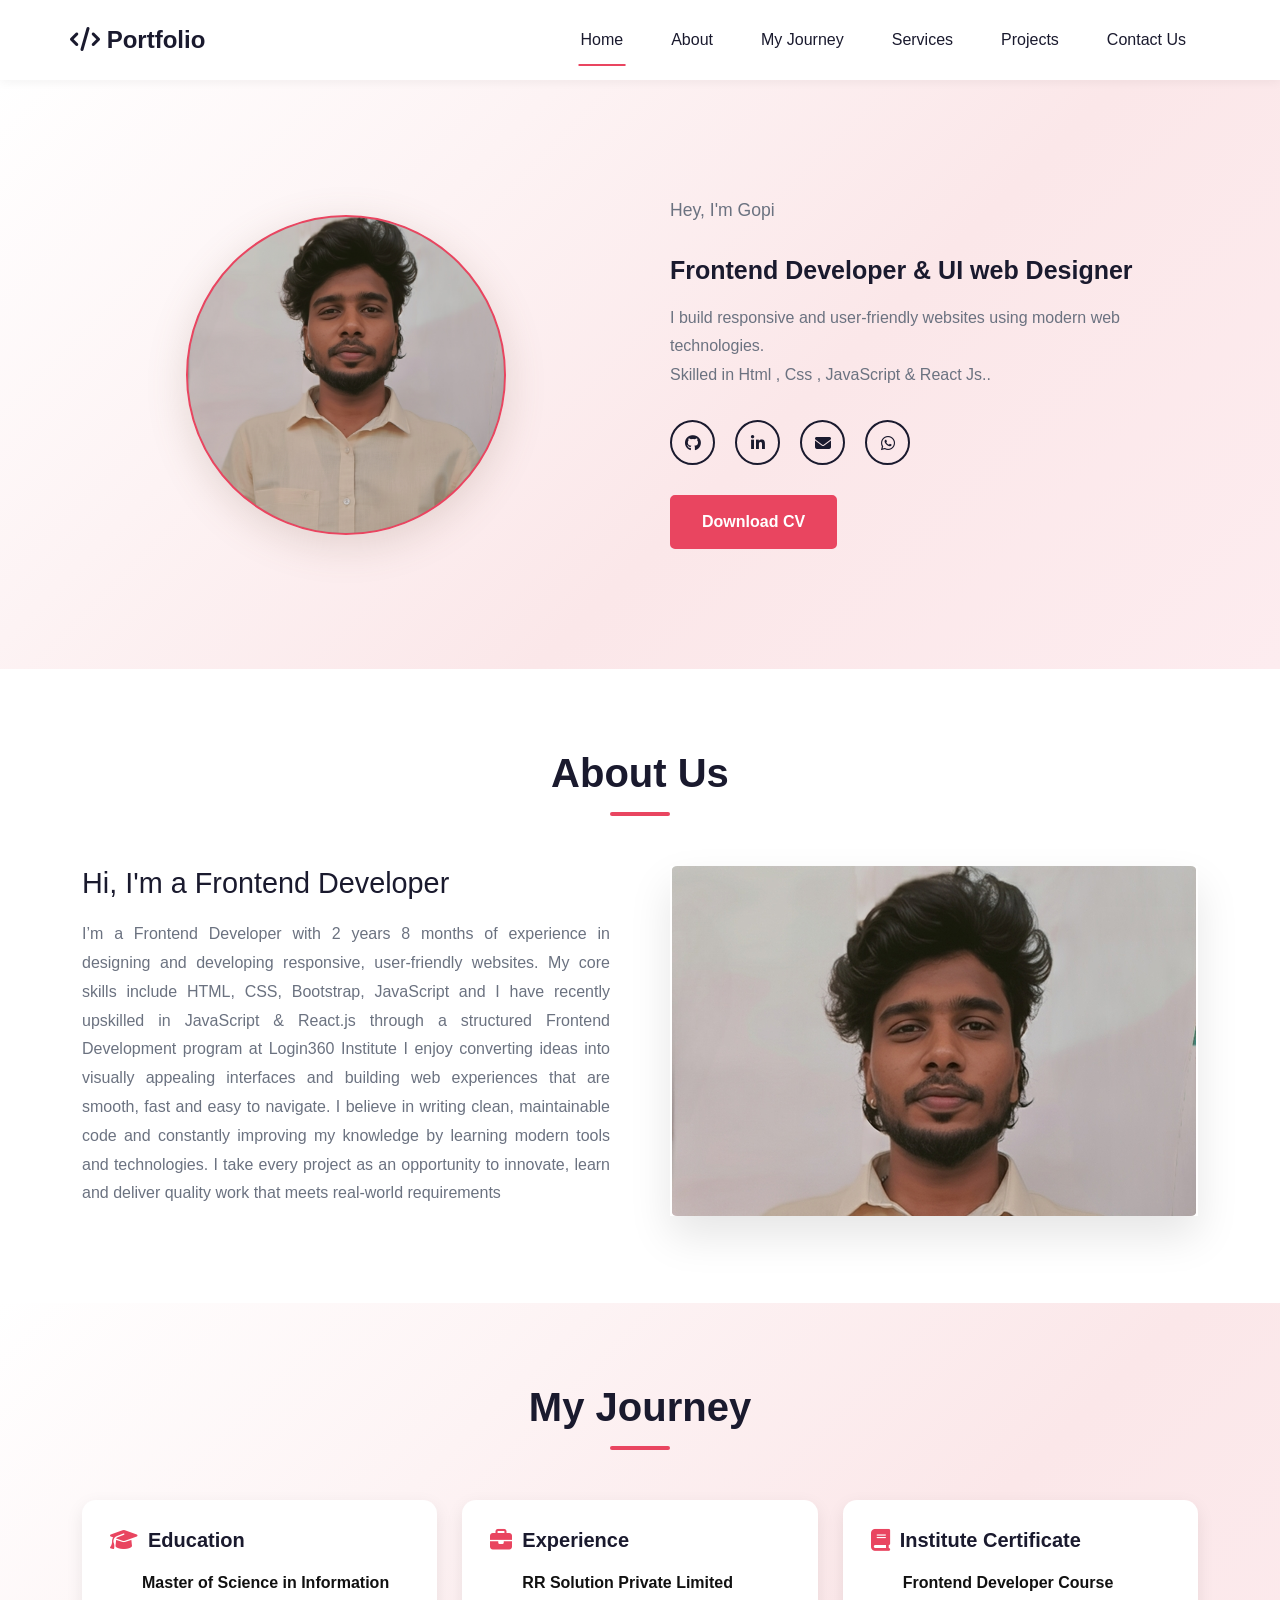
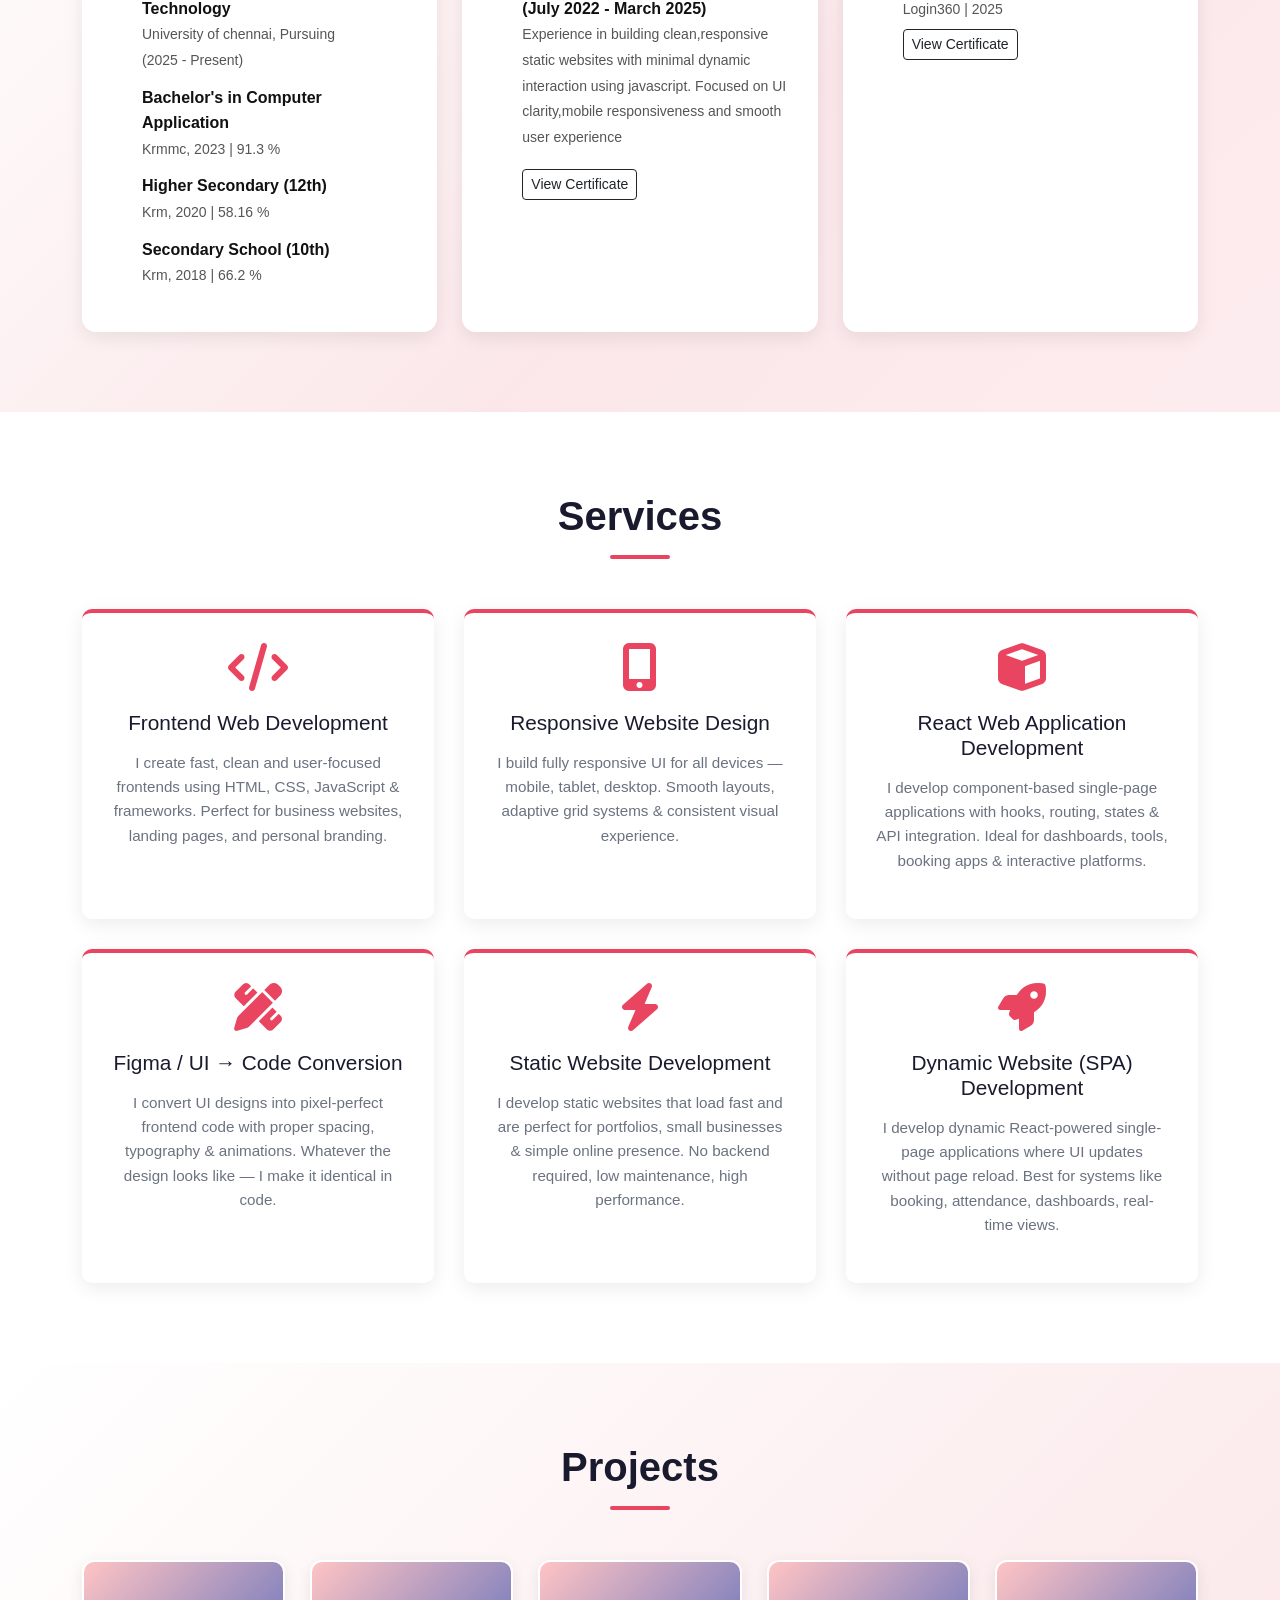
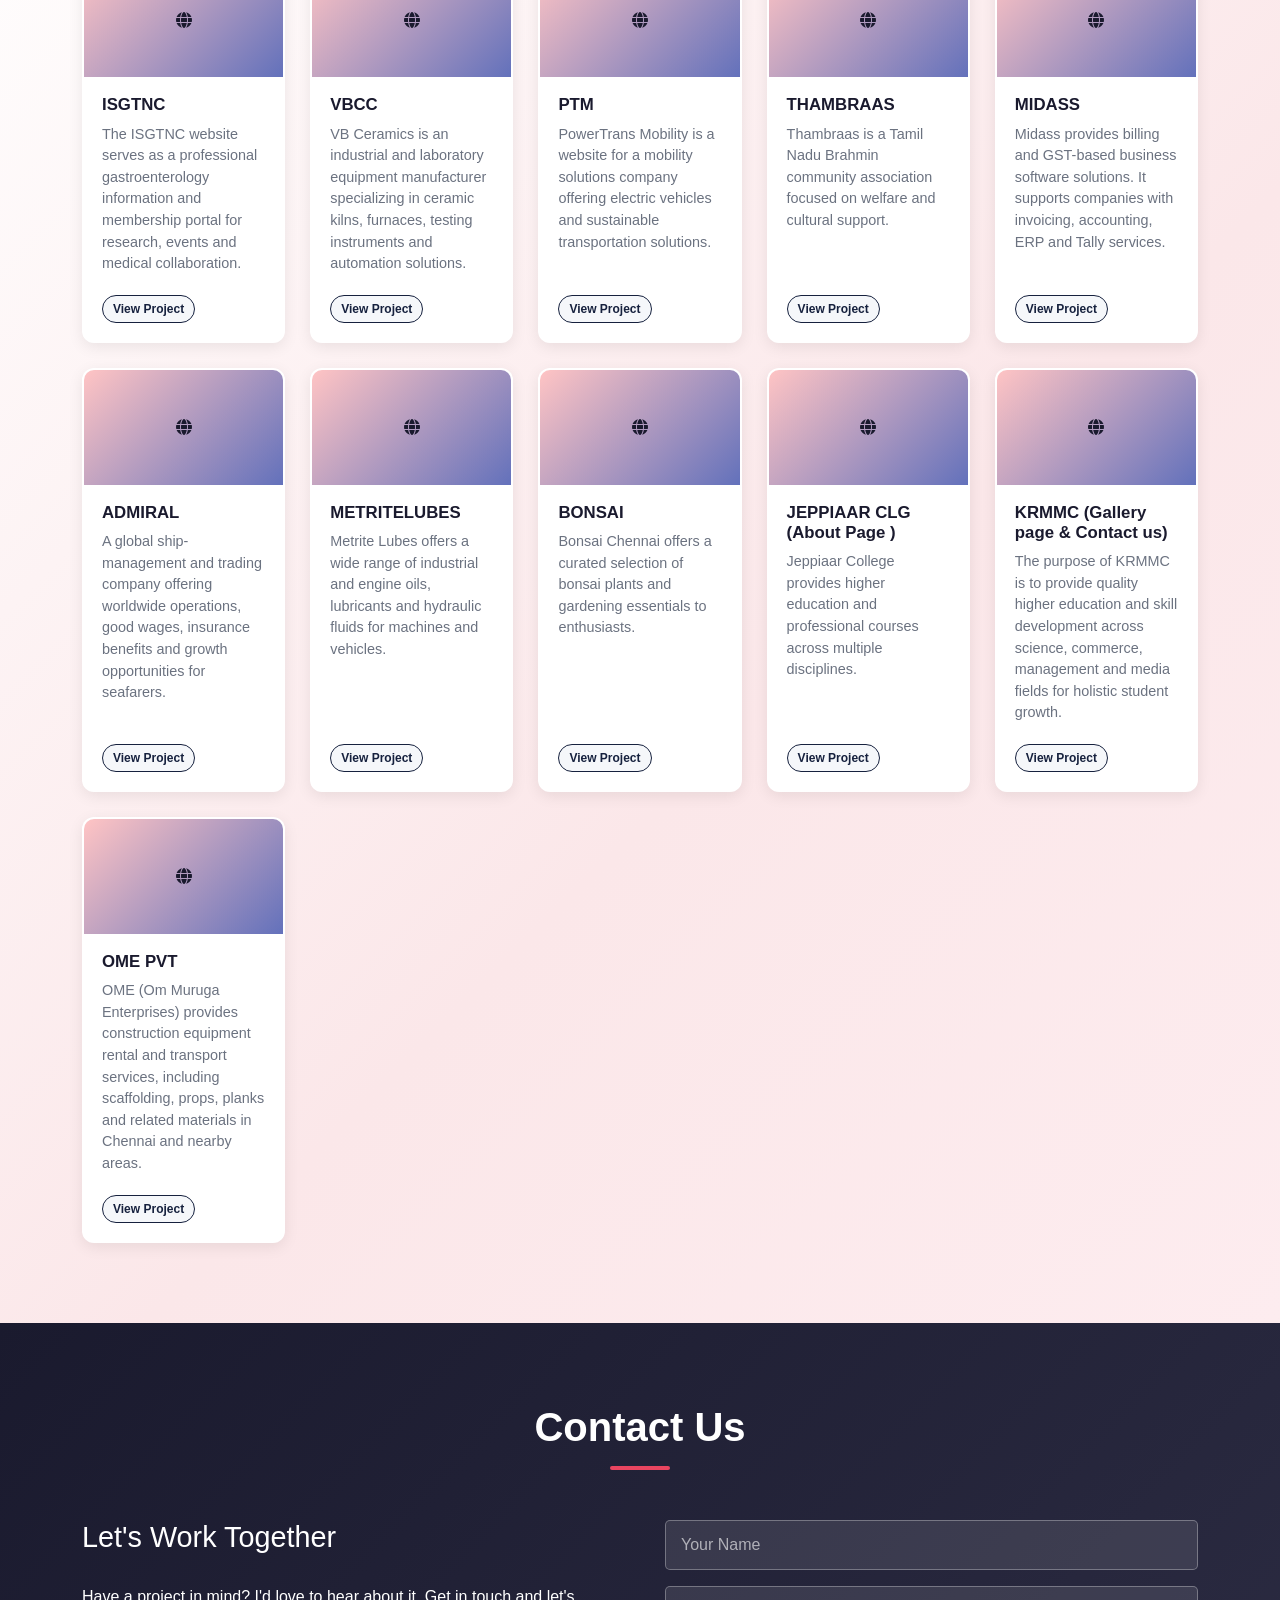
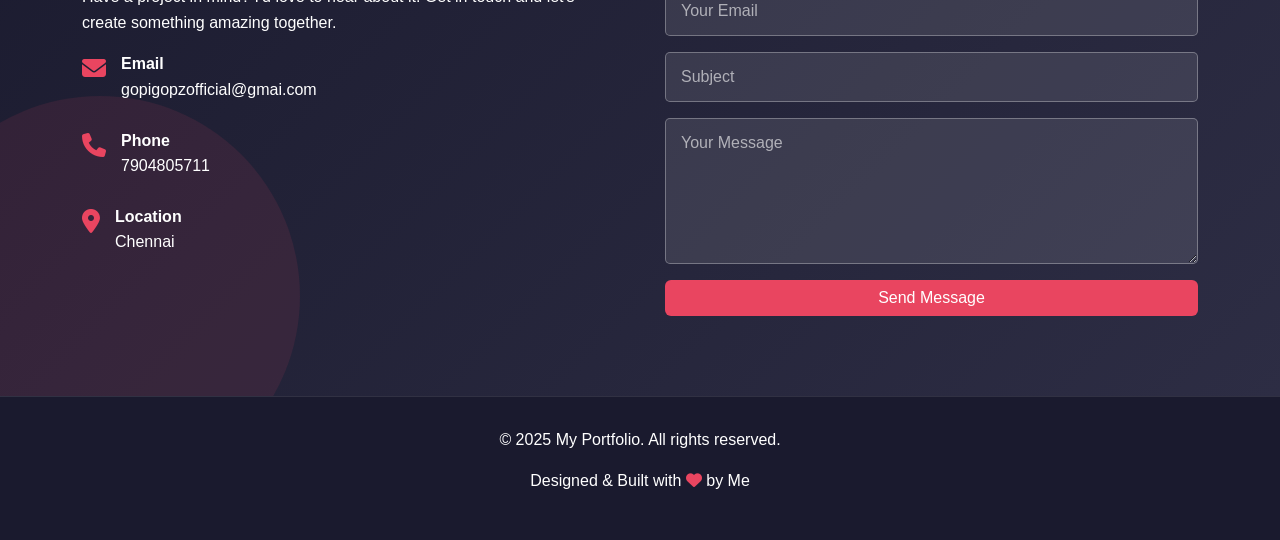
==== commit 698b89fe: "Updated code" ====
--- a/index.html
+++ b/index.html
@@ -92,13 +92,7 @@
  <h3>Hi, I'm a Frontend Developer</h3>
  <p>
  I’m a Frontend Developer with 2 years 8 months of experience in designing and developing responsive, user-friendly websites. My core skills include HTML, CSS, Bootstrap, JavaScript and I have recently upskilled in JavaScript & React.js through a structured Frontend Development program at Login360 Institute
- </p>
- <p>
  I enjoy converting ideas into visually appealing interfaces and building web experiences that are smooth, fast and easy to navigate. I believe in writing clean, maintainable code and constantly improving my knowledge by learning modern tools and technologies.
- </p>
-
-
- <p>
  I take every project as an opportunity to innovate, learn and deliver quality work that meets real-world requirements
  </p>
 
@@ -409,12 +403,12 @@
  </div>
 
  <form action="https://api.web3forms.com/submit" method="POST" class="scroll-animate" id="contactForm" style="animation-delay: 0.1s;">
-
+<input type="hidden" name="access_key" value="a2cf7afd-b2c8-45c1-ac2b-8d085aedeece">
  <input type="hidden" name="_subject" value="New Portfolio Contact Message!">
  <input type="hidden" name="_captcha" value="false">
  <input type="hidden" name="_template" value="table">
 
- <input type="hidden" name="access_key" value="a2cf7afd-b2c8-45c1-ac2b-8d085aedeece">
+ 
 
 
  <div class="mb-3">
@@ -440,6 +434,7 @@
  </button>
 
 </form>
+
 
 
  </div>
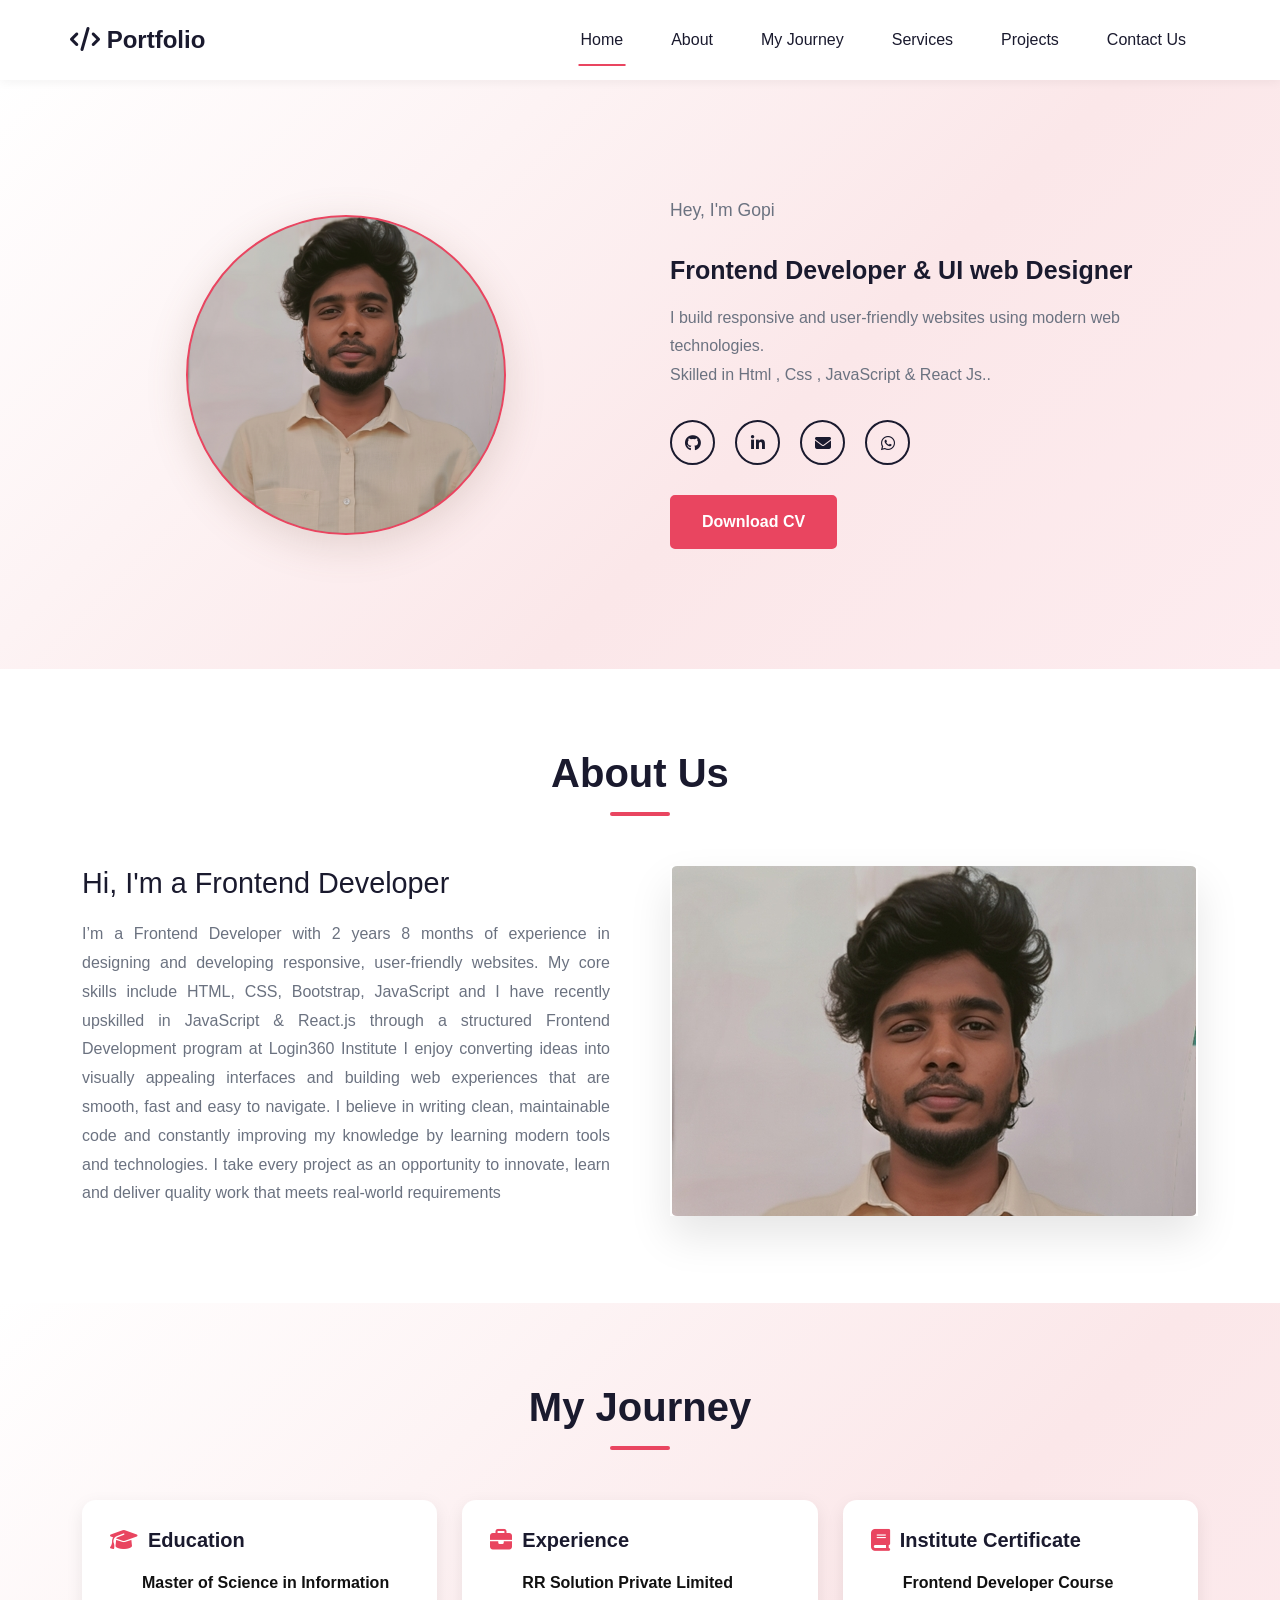
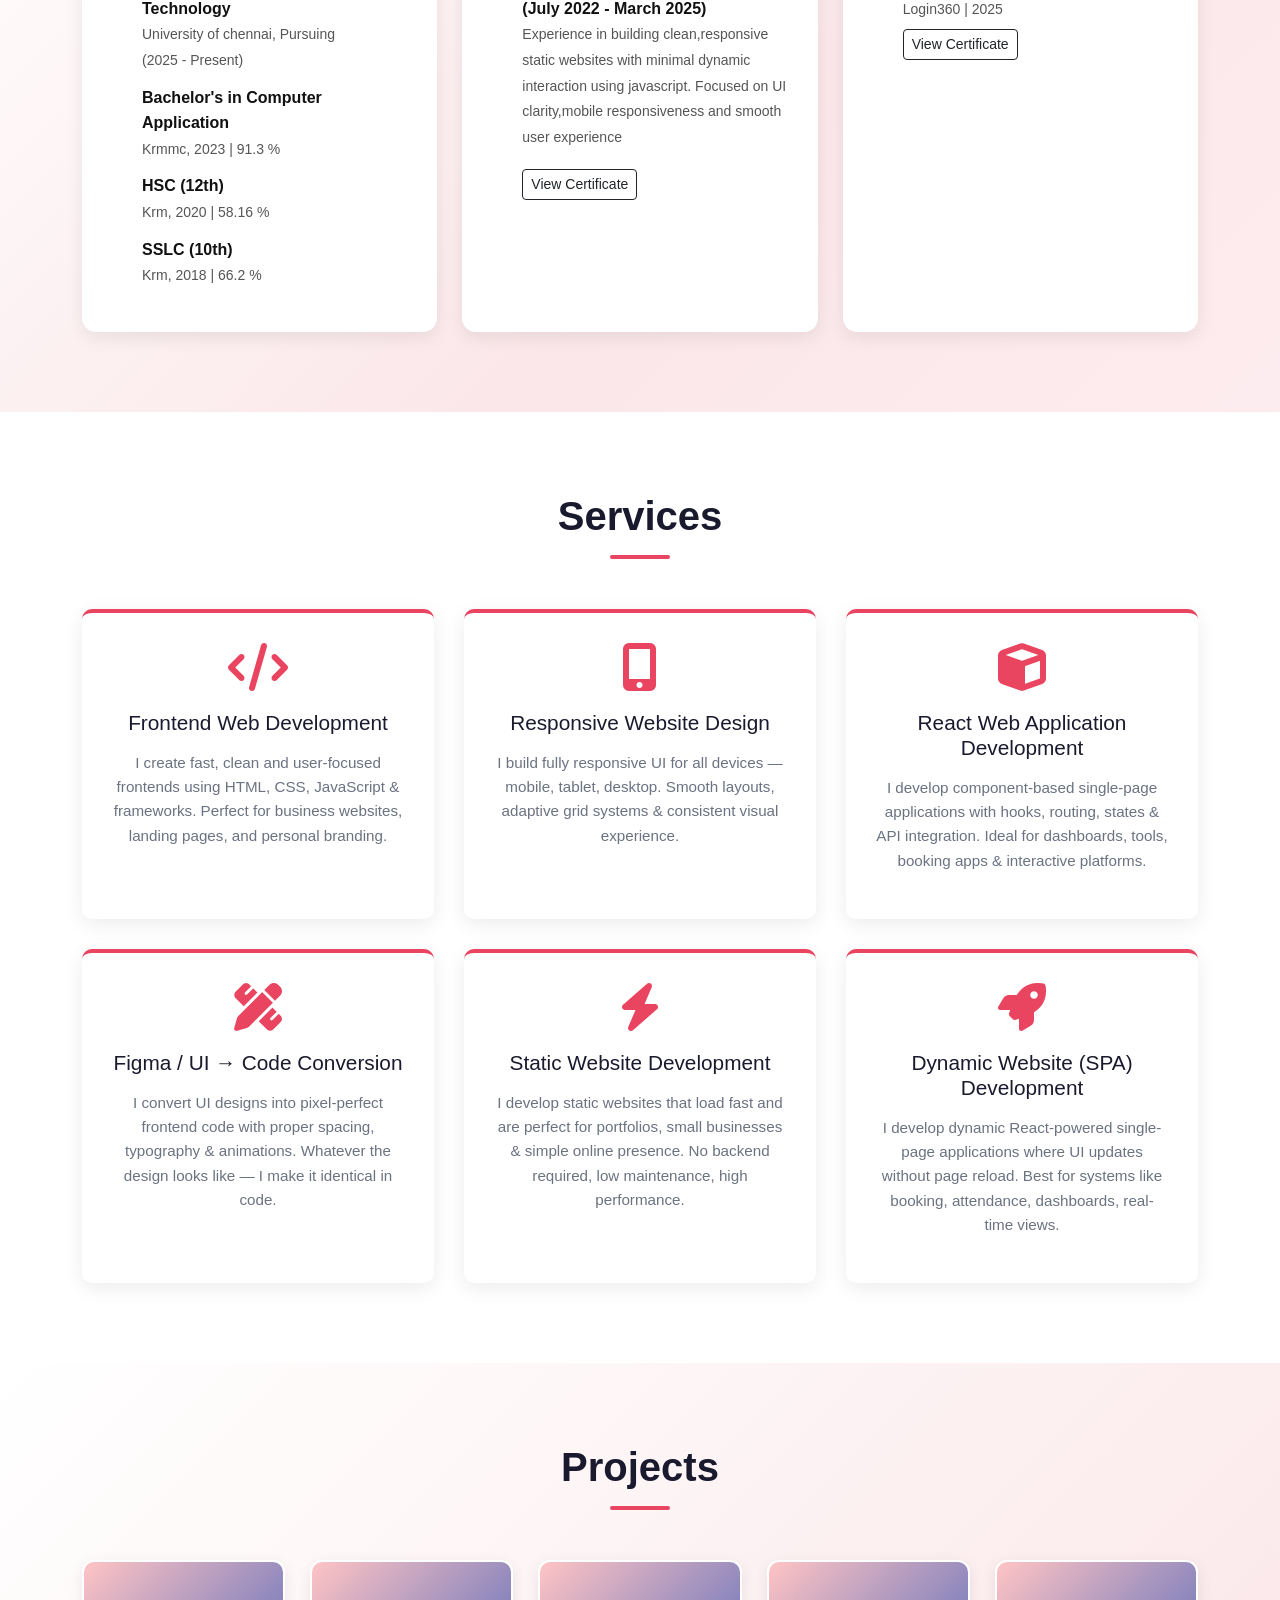
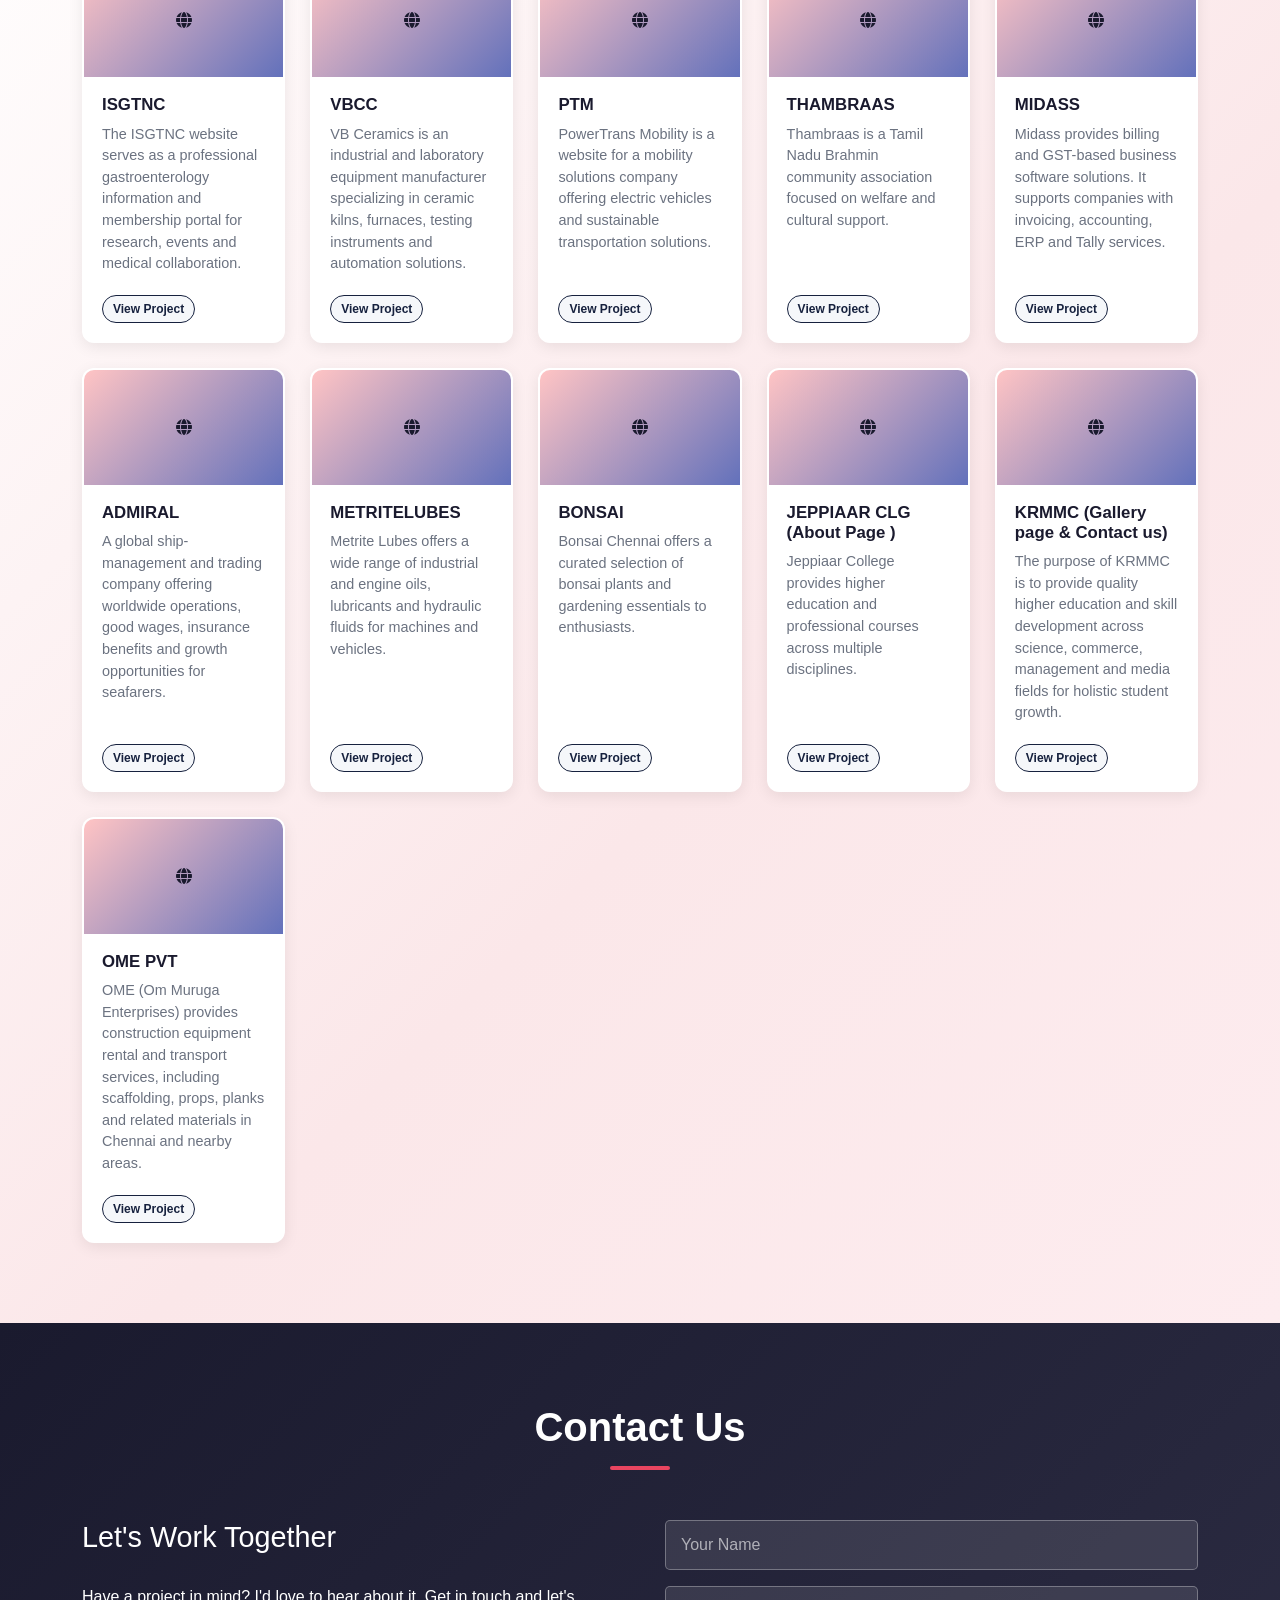
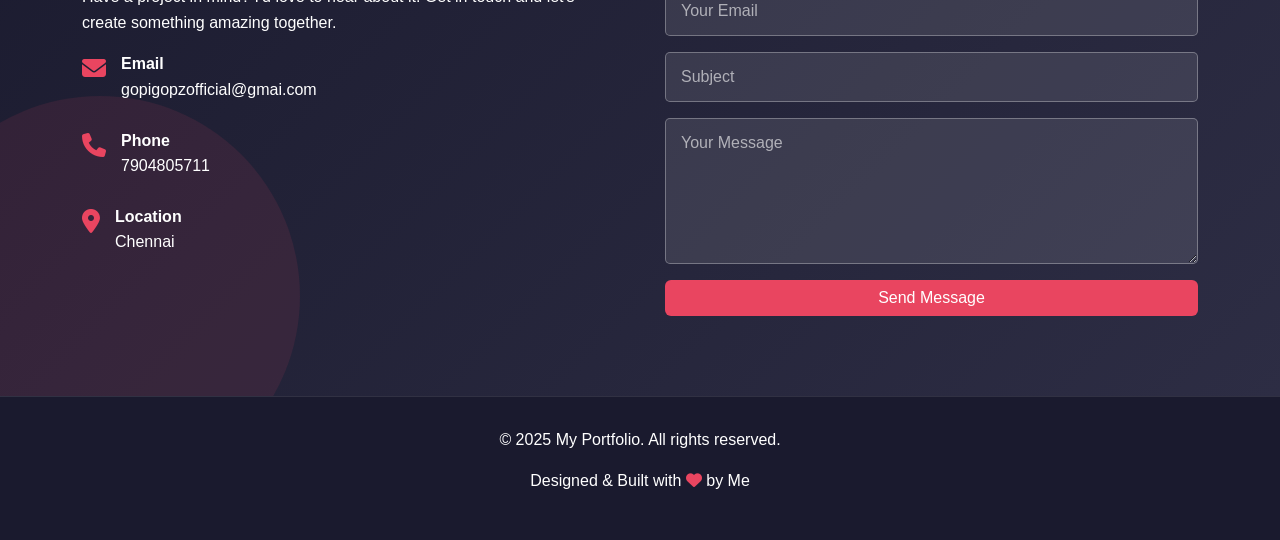
==== commit fcb73598: "Updated code" ====
--- a/index.html
+++ b/index.html
@@ -120,8 +120,8 @@
  <ul>
  <li><strong>Master of Science in Information Technology</strong> <br><small>University of chennai, Pursuing <br>(2025 - Present)</small></li>
  <li><strong>Bachelor's in Computer Application</strong> <br><small>Krmmc, 2023 | 91.3 %</small></li>
- <li><strong>Higher Secondary (12th)</strong> <br><small>Krm, 2020 | 58.16 % </small></li>
- <li><strong>Secondary School (10th) </strong> <br><small>Krm, 2018 | 66.2 %</small></li>
+ <li><strong>HSC (12th)</strong> <br><small>Krm, 2020 | 58.16 % </small></li>
+ <li><strong>SSLC (10th) </strong> <br><small>Krm, 2018 | 66.2 %</small></li>
  </ul>
  </div>
 
@@ -402,37 +402,31 @@
  
  </div>
 
- <form action="https://api.web3forms.com/submit" method="POST" class="scroll-animate" id="contactForm" style="animation-delay: 0.1s;">
-<input type="hidden" name="access_key" value="a2cf7afd-b2c8-45c1-ac2b-8d085aedeece">
- <input type="hidden" name="_subject" value="New Portfolio Contact Message!">
- <input type="hidden" name="_captcha" value="false">
- <input type="hidden" name="_template" value="table">
-
- 
-
+ <form action="https://formspree.io/f/myzrjzwe" method="POST" class="scroll-animate" id="contactForm" style="animation-delay: 0.1s;">
+ 
+ 
+   <div class="mb-3">
+ <input type="text" name="name" class="form-control" placeholder="Your Name" id="name" required>
+ </div>
 
  <div class="mb-3">
- 
- <input type="text" name="name" class="form-control" placeholder="Your Name" required>
+ <input type="email" name="email" class="form-control" placeholder="Your Email" id="email" required>
  </div>
 
  <div class="mb-3">
- <input type="email" name="email" class="form-control" placeholder="Your Email" required>
+ <input type="text" name="subject" class="form-control" placeholder="Subject" id="subject" required>
  </div>
 
  <div class="mb-3">
- <input type="text" name="subject" class="form-control" placeholder="Subject" required>
- </div>
-
- <div class="mb-3">
- <textarea name="message" rows="5" class="form-control" placeholder="Your Message" required></textarea>
- </div>
-
- <button type="submit" class="btn btn-primary w-100"
+ <textarea name="message" rows="5" class="form-control" placeholder="Your Message"  id="message" required></textarea>
+ </div>
+
+ <button type="submit" id="btn" class="btn btn-primary w-100"
  style="background: var(--accent-bright); border: none;">
  Send Message
  </button>
 
+
 </form>
 
 
@@ -451,6 +445,9 @@
 
  <!-- Scripts -->
  <script src="https://cdn.jsdelivr.net/npm/bootstrap@5.3.0/dist/js/bootstrap.bundle.min.js"></script>
+
+<script src="https://smtpjs.com/v3/smtp.js"> </script>
+
  <script>
  // Smooth scrolling for navigation links
  document.querySelectorAll('a[href^="#"]').forEach(anchor => {
@@ -505,11 +502,30 @@
  observer.observe(element);
  });
 
- // Form submission
+ /*Form submission
  document.querySelector('form').addEventListener('submit', function(e) {
  e.preventDefault();
  alert('Thank you for your message! I will get back to you soon.');
  this.reset();
+ });*/
+
+
+
+ document.getElementById("contactForm").addEventListener("submit",async function(e) {
+   e.preventDefault();
+
+   let form =e.target;
+   let data = new FormData(form);
+   let response = await fetch(form.action,{
+      method:"POST",
+      body:data,
+      headers:{"Accept":"application/json"}
+   });
+   if(response.ok){
+      form.reset();
+      alert("Message Sent Successfully!I will get back to you soon...");
+   }
+   
  });
 
  // Mobile menu close on link click
